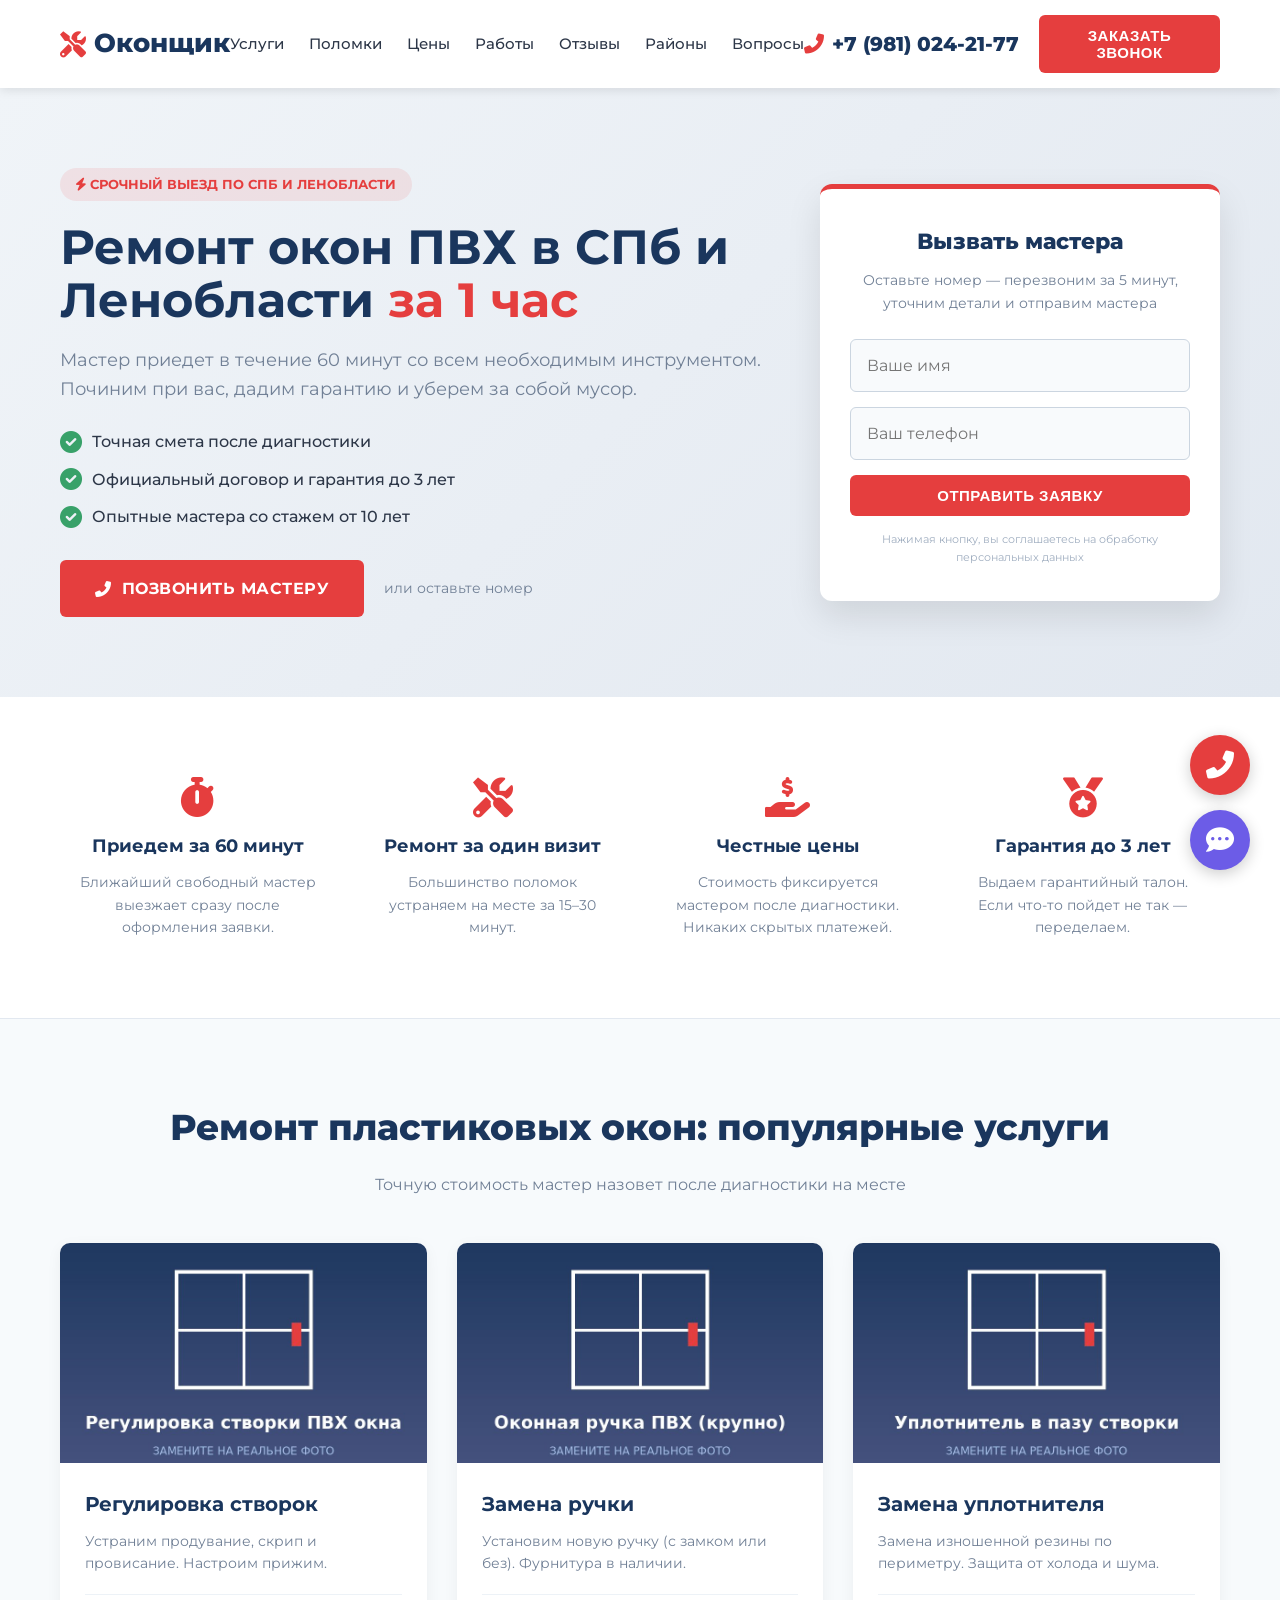
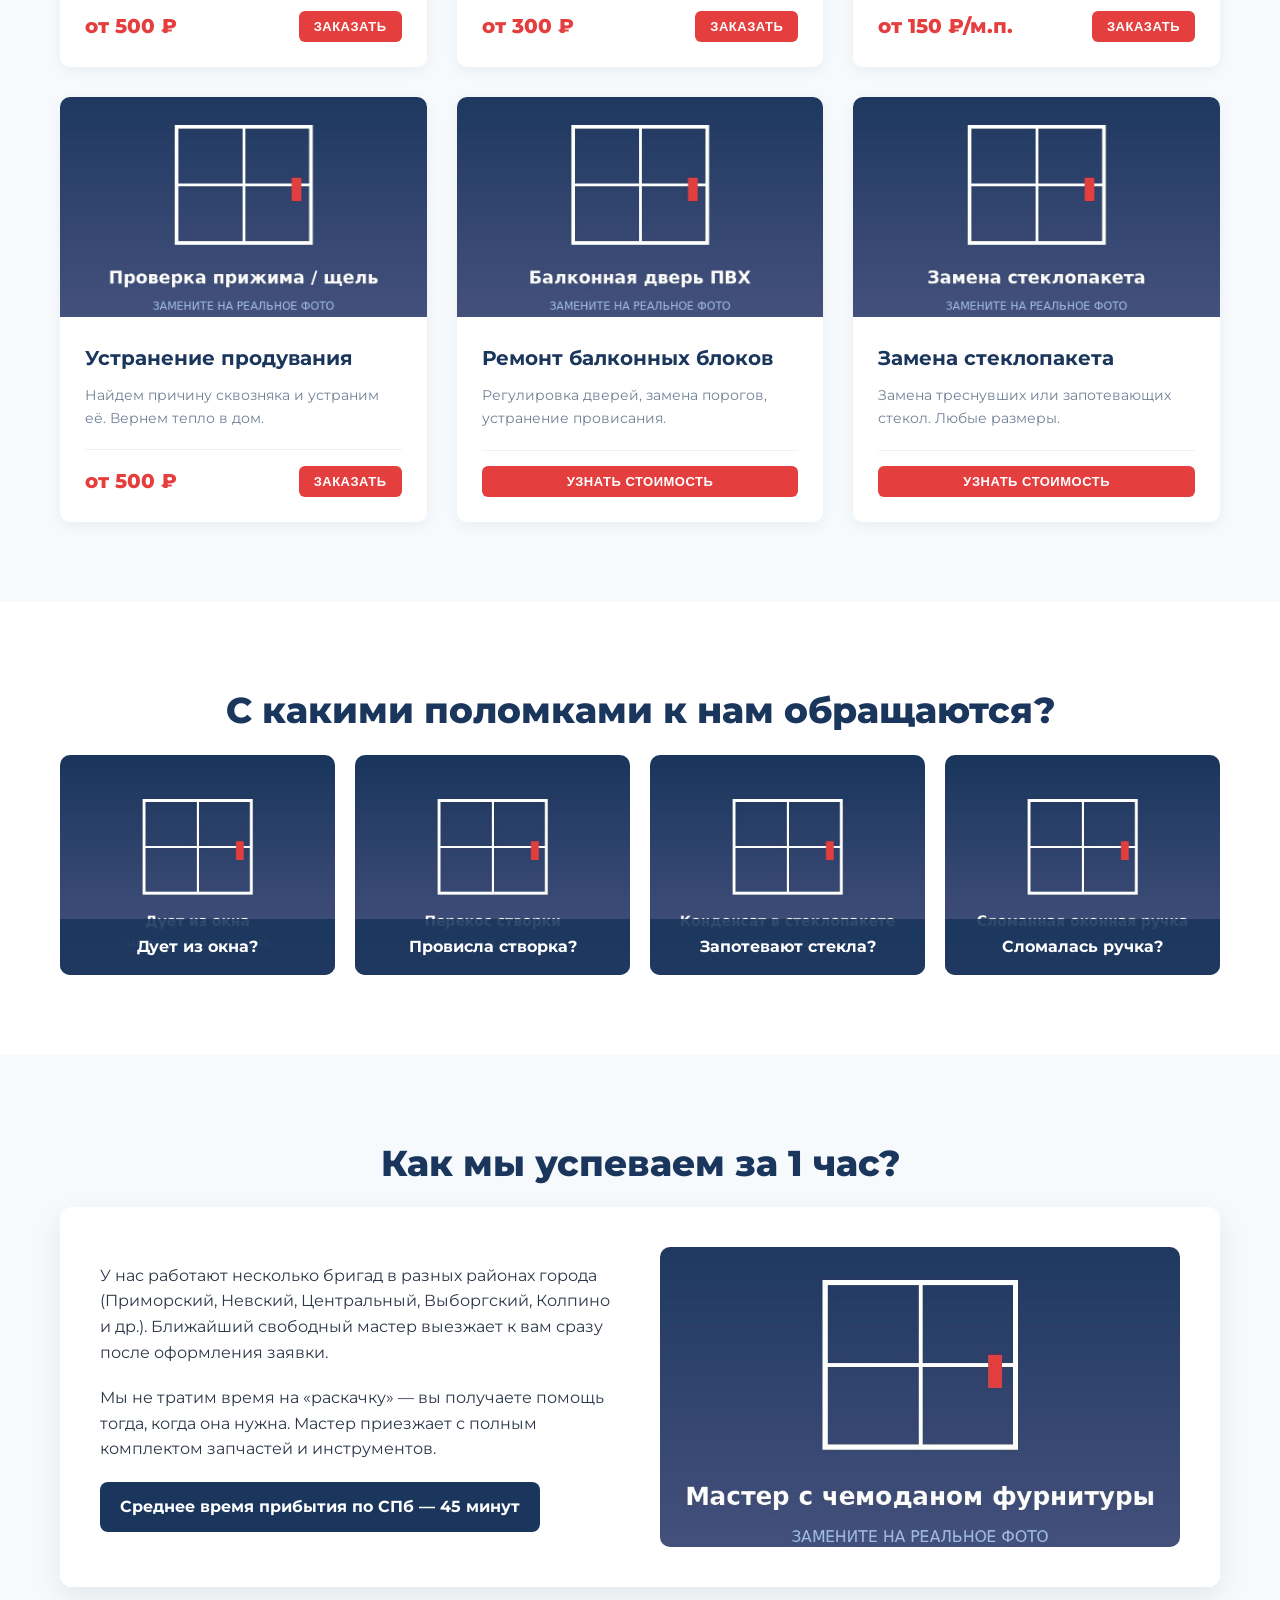
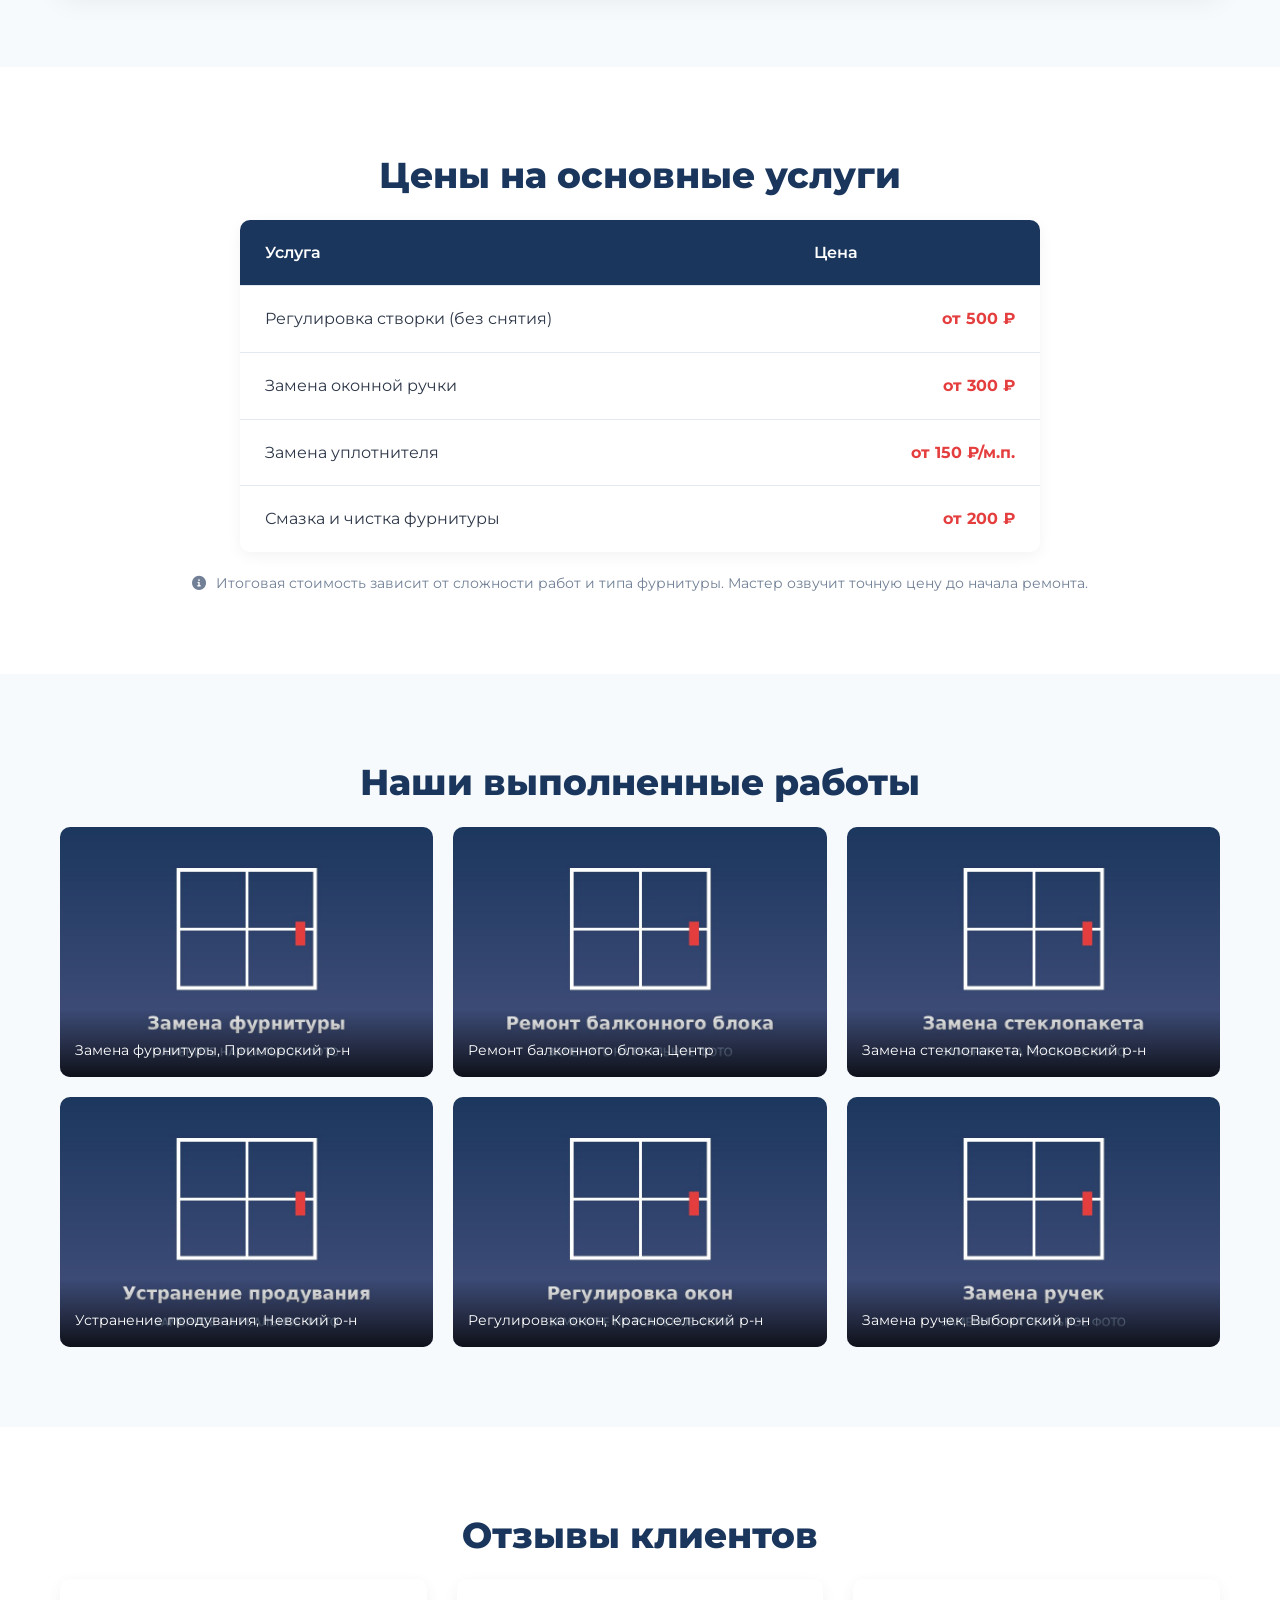
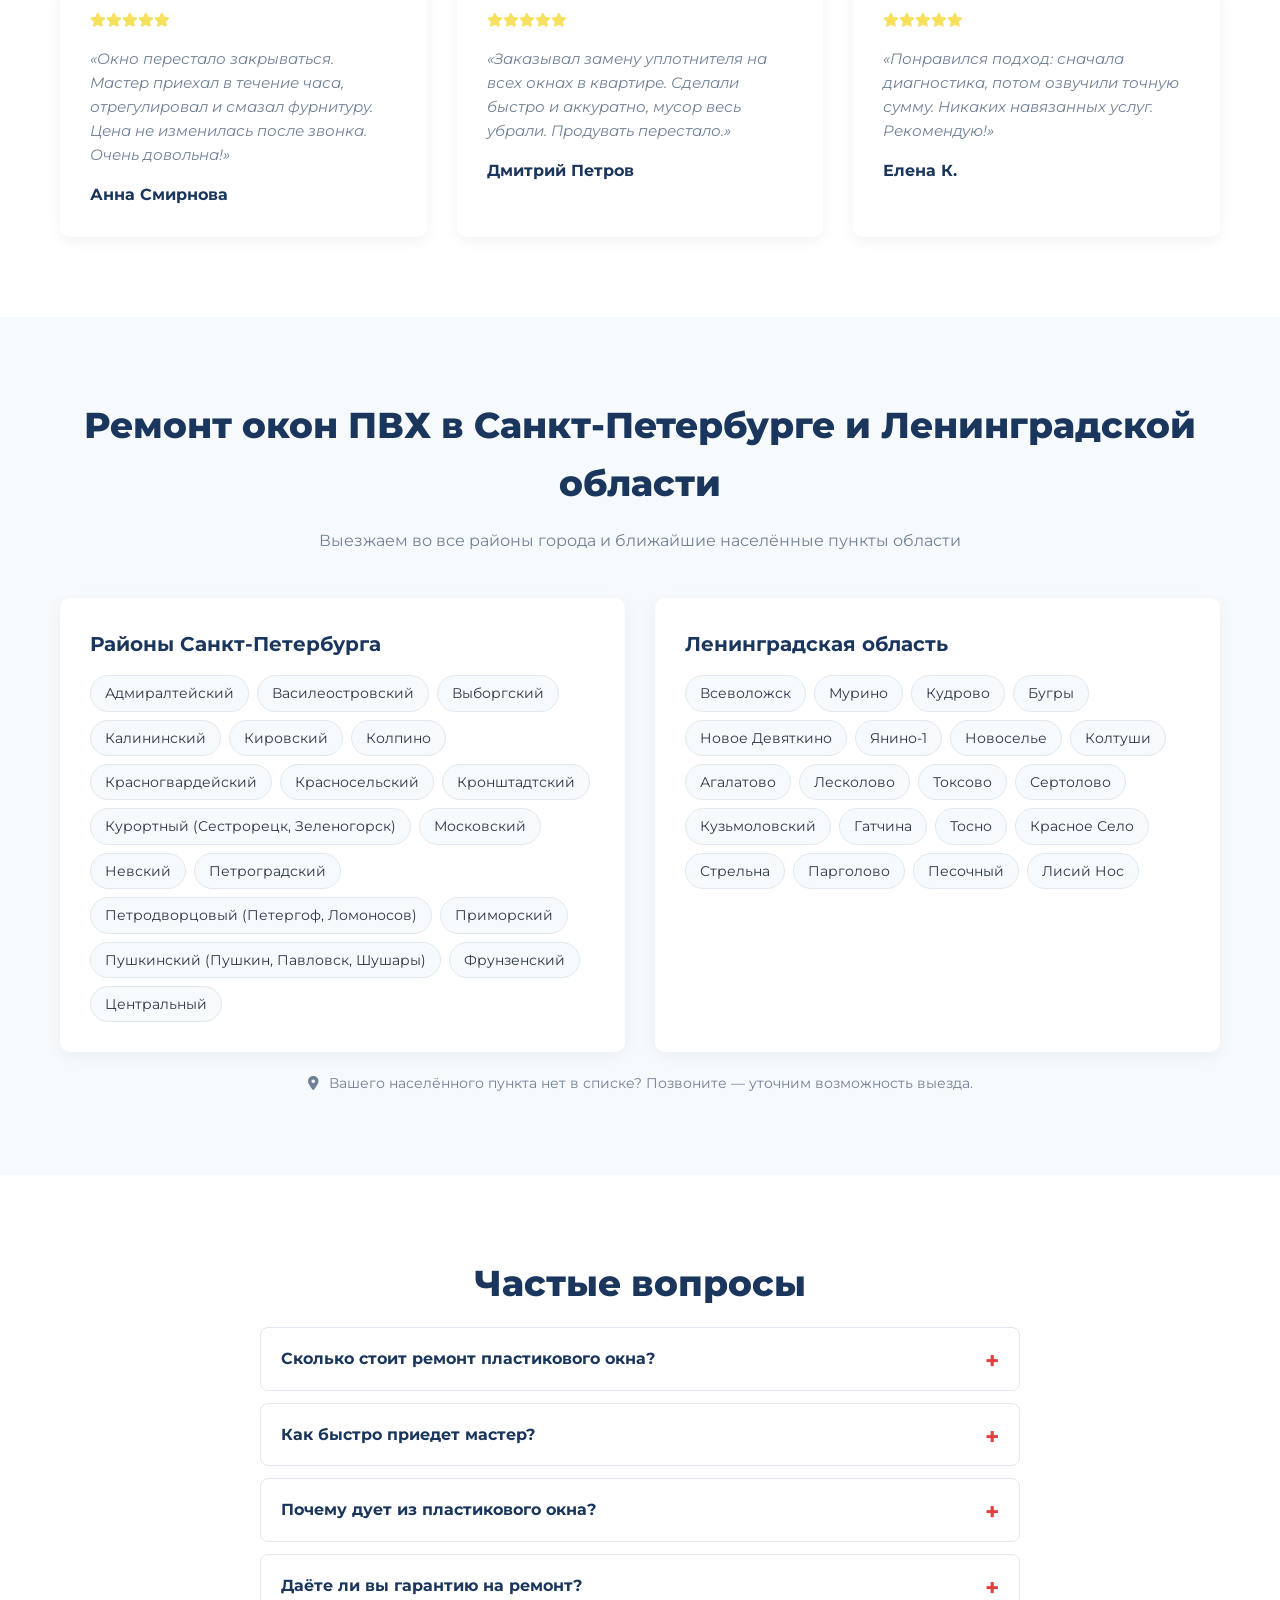
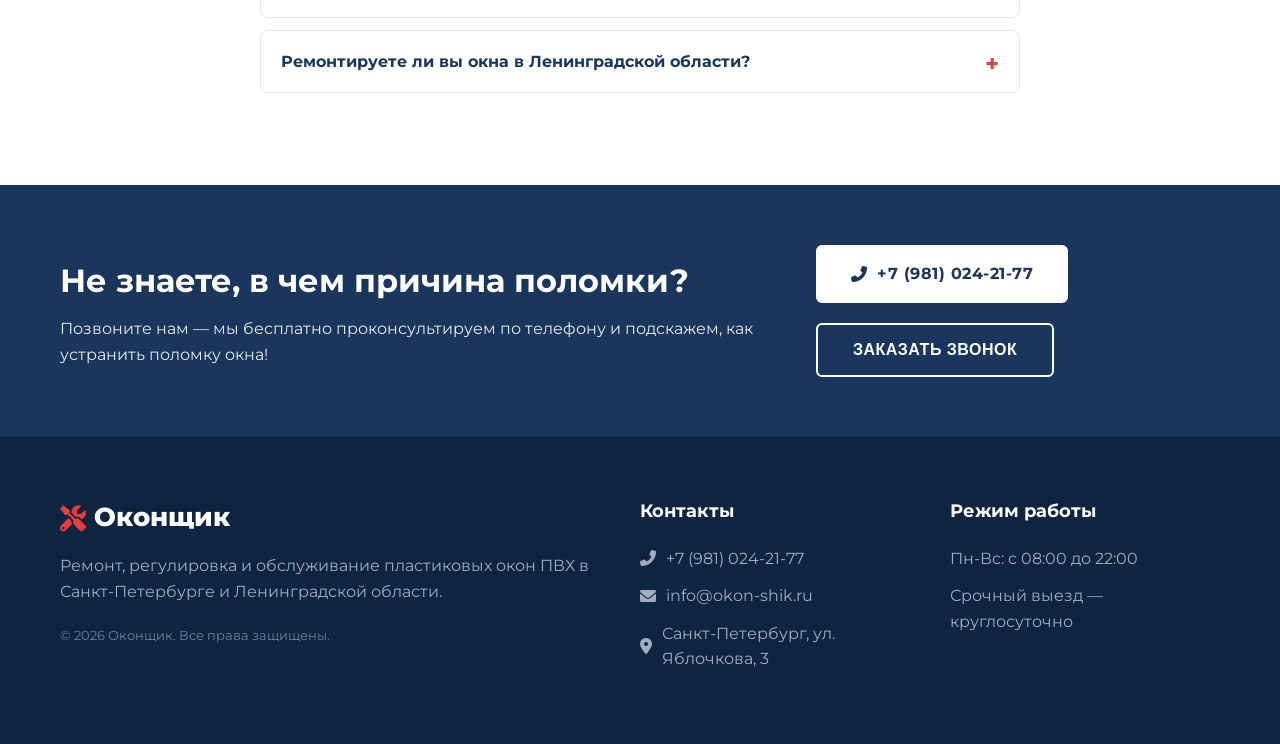
==== index.html @ f3175702 "Add files via upload" ====
<!DOCTYPE html>
<html lang="ru">
<head>
    <meta charset="UTF-8">
    <meta name="viewport" content="width=device-width, initial-scale=1.0">
    <title>Ремонт окон ПВХ в СПб и Ленобласти — выезд за 1 час | Оконщик</title>
    <meta name="description" content="Ремонт пластиковых окон ПВХ в Санкт-Петербурге и Ленинградской области: регулировка створок, замена ручек, уплотнителя и стеклопакетов. Выезд мастера за 1 час, гарантия до 3 лет. +7 (981) 024-21-77">
    <link rel="preconnect" href="https://fonts.googleapis.com">
    <link rel="preconnect" href="https://fonts.gstatic.com" crossorigin>
    <link href="https://fonts.googleapis.com/css2?family=Montserrat:wght@400;500;600;700;800&display=swap" rel="stylesheet">
    <link rel="stylesheet" href="https://cdnjs.cloudflare.com/ajax/libs/font-awesome/6.0.0/css/all.min.css">
    <link rel="stylesheet" href="css/style.css">
    <link rel="canonical" href="https://okon-shik.ru/">
    <meta name="robots" content="index, follow">
    <meta name="geo.region" content="RU-SPE">
    <meta name="geo.placename" content="Санкт-Петербург">
    <meta property="og:type" content="website">
    <meta property="og:locale" content="ru_RU">
    <meta property="og:title" content="Ремонт окон ПВХ в СПб и Ленобласти — выезд за 1 час">
    <meta property="og:description" content="Регулировка, замена ручек, уплотнителя, стеклопакетов. Гарантия до 3 лет. Работаем по СПб и Ленинградской области.">
    <meta property="og:url" content="https://okon-shik.ru/">
    <meta property="og:image" content="https://okon-shik.ru/img/fast-master.jpg">
    <link rel="icon" href="img/favicon.svg" type="image/svg+xml">
    <script type="application/ld+json">
    {
      "@context": "https://schema.org",
      "@type": "HomeAndConstructionBusiness",
      "name": "Оконщик",
      "description": "Ремонт и регулировка пластиковых окон ПВХ в Санкт-Петербурге и Ленинградской области",
      "url": "https://okon-shik.ru/",
      "telephone": "+7-981-024-21-77",
      "email": "info@okon-shik.ru",
      "image": "https://okon-shik.ru/img/fast-master.jpg",
      "priceRange": "от 150 ₽",
      "address": {"@type": "PostalAddress", "streetAddress": "ул. Яблочкова, 3", "addressLocality": "Санкт-Петербург", "addressCountry": "RU"},
      "openingHoursSpecification": {"@type": "OpeningHoursSpecification", "dayOfWeek": ["Monday","Tuesday","Wednesday","Thursday","Friday","Saturday","Sunday"], "opens": "08:00", "closes": "22:00"},
      "areaServed": [
        {"@type": "City", "name": "Санкт-Петербург"},
        {"@type": "AdministrativeArea", "name": "Ленинградская область"},
        {"@type": "City", "name": "Всеволожск"}, {"@type": "City", "name": "Мурино"},
        {"@type": "City", "name": "Кудрово"}, {"@type": "City", "name": "Гатчина"},
        {"@type": "City", "name": "Пушкин"}, {"@type": "City", "name": "Колпино"},
        {"@type": "City", "name": "Петергоф"}, {"@type": "City", "name": "Сестрорецк"}
      ]
    }
    </script>
    <script type="application/ld+json">
    {
      "@context": "https://schema.org",
      "@type": "FAQPage",
      "mainEntity": [
        {"@type": "Question", "name": "Сколько стоит ремонт пластикового окна?", "acceptedAnswer": {"@type": "Answer", "text": "Регулировка створки — от 500 ₽, замена ручки — от 300 ₽, замена уплотнителя — от 150 ₽ за метр погонный. Точную цену мастер называет после диагностики, до начала работ."}},
        {"@type": "Question", "name": "Как быстро приедет мастер?", "acceptedAnswer": {"@type": "Answer", "text": "В Санкт-Петербурге в среднем за 45–60 минут. В города и посёлки Ленинградской области — по согласованию, обычно 1,5–2 часа."}},
        {"@type": "Question", "name": "Почему дует из пластикового окна?", "acceptedAnswer": {"@type": "Answer", "text": "Чаще всего причина в ослабленном прижиме створки или изношенном уплотнителе. Это устраняется регулировкой фурнитуры или заменой резины."}},
        {"@type": "Question", "name": "Даёте ли вы гарантию на ремонт окон?", "acceptedAnswer": {"@type": "Answer", "text": "Да, выдаём гарантийный талон на работы сроком до 3 лет."}},
        {"@type": "Question", "name": "Ремонтируете ли вы окна в Ленинградской области?", "acceptedAnswer": {"@type": "Answer", "text": "Да, выезжаем в Мурино, Кудрово, Всеволожск, Гатчину, Пушкин, Колпино, Петергоф и другие ближайшие населённые пункты."}}
      ]
    }
    </script>
</head>
<body>

    <!-- Шапка сайта -->
    <header class="header">
        <div class="container header-inner">
            <a href="#" class="logo">
                <i class="fas fa-tools"></i> Оконщик
            </a>
            <nav class="nav" id="nav">
                <a href="#services">Услуги</a>
                <a href="#problems">Поломки</a>
                <a href="#prices">Цены</a>
                <a href="#portfolio">Работы</a>
                <a href="#reviews">Отзывы</a>
                <a href="#areas">Районы</a>
                <a href="#faq">Вопросы</a>
            </nav>
            <div class="header-contacts">
                <a href="tel:+79810242177" class="phone"><i class="fas fa-phone-alt"></i> +7 (981) 024-21-77</a>
                <button class="btn" onclick="openModal('Заказ звонка из шапки')">Заказать звонок</button>
            </div>
            <button class="burger" onclick="toggleMenu()"><i class="fas fa-bars"></i></button>
        </div>
    </header>

    <!-- Первый экран (Hero) -->
    <section class="hero">
        <div class="container hero-inner">
            <div class="hero-content">
                <div class="hero-badge"><i class="fas fa-bolt"></i> Срочный выезд по СПб и Ленобласти</div>
                <h1>Ремонт окон ПВХ в СПб и Ленобласти <span>за 1 час</span></h1>
                <p>Мастер приедет в течение 60 минут со всем необходимым инструментом. Починим при вас, дадим гарантию и уберем за собой мусор.</p>
                <ul class="hero-list">
                    <li><i class="fas fa-check-circle"></i> Точная смета после диагностики</li>
                    <li><i class="fas fa-check-circle"></i> Официальный договор и гарантия до 3 лет</li>
                    <li><i class="fas fa-check-circle"></i> Опытные мастера со стажем от 10 лет</li>
                </ul>
                <div class="hero-action">
                    <a href="tel:+79810242177" class="btn btn-large"><i class="fas fa-phone-alt"></i> Позвонить мастеру</a>
                    <span class="or-text">или оставьте номер</span>
                </div>
            </div>
            <div class="hero-form">
                <h3>Вызвать мастера</h3>
                <p>Оставьте номер — перезвоним за 5 минут, уточним детали и отправим мастера</p>
                <form onsubmit="submitForm(event, 'Заявка с главного экрана')">
                    <input type="text" name="name" placeholder="Ваше имя" required>
                    <input type="tel" name="phone" placeholder="Ваш телефон" required>
                    <button type="submit" class="btn btn-block">Отправить заявку</button>
                    <p class="privacy">Нажимая кнопку, вы соглашаетесь на обработку персональных данных</p>
                </form>
            </div>
        </div>
    </section>

    <!-- Преимущества -->
    <section class="advantages">
        <div class="container grid-4">
            <div class="adv-card">
                <i class="fas fa-stopwatch"></i>
                <h3>Приедем за 60 минут</h3>
                <p>Ближайший свободный мастер выезжает сразу после оформления заявки.</p>
            </div>
            <div class="adv-card">
                <i class="fas fa-tools"></i>
                <h3>Ремонт за один визит</h3>
                <p>Большинство поломок устраняем на месте за 15–30 минут.</p>
            </div>
            <div class="adv-card">
                <i class="fas fa-hand-holding-usd"></i>
                <h3>Честные цены</h3>
                <p>Стоимость фиксируется мастером после диагностики. Никаких скрытых платежей.</p>
            </div>
            <div class="adv-card">
                <i class="fas fa-medal"></i>
                <h3>Гарантия до 3 лет</h3>
                <p>Выдаем гарантийный талон. Если что-то пойдет не так — переделаем.</p>
            </div>
        </div>
    </section>

    <!-- Услуги -->
    <section id="services" class="section bg-light">
        <div class="container">
            <h2 class="section-title">Ремонт пластиковых окон: популярные услуги</h2>
            <p class="section-subtitle">Точную стоимость мастер назовет после диагностики на месте</p>
            <div class="grid-3">
                <div class="service-card">
                    <img src="img/service-regulirovka.jpg" alt="Регулировка пластикового окна ПВХ шестигранным ключом" width="600" height="400" loading="lazy">
                    <div class="service-content">
                        <h3>Регулировка створок</h3>
                        <p>Устраним продувание, скрип и провисание. Настроим прижим.</p>
                        <div class="price-row">
                            <div class="price">от 500 ₽</div>
                            <button class="btn btn-small" onclick="openModal('Заказ: Регулировка створок')">Заказать</button>
                        </div>
                    </div>
                </div>
                <div class="service-card">
                    <img src="img/service-ruchka.jpg" alt="Замена ручки на пластиковом окне" width="600" height="400" loading="lazy">
                    <div class="service-content">
                        <h3>Замена ручки</h3>
                        <p>Установим новую ручку (с замком или без). Фурнитура в наличии.</p>
                        <div class="price-row">
                            <div class="price">от 300 ₽</div>
                            <button class="btn btn-small" onclick="openModal('Заказ: Замена ручки')">Заказать</button>
                        </div>
                    </div>
                </div>
                <div class="service-card">
                    <img src="img/service-uplotnitel.jpg" alt="Замена резинового уплотнителя на окне ПВХ" width="600" height="400" loading="lazy">
                    <div class="service-content">
                        <h3>Замена уплотнителя</h3>
                        <p>Замена изношенной резины по периметру. Защита от холода и шума.</p>
                        <div class="price-row">
                            <div class="price">от 150 ₽/м.п.</div>
                            <button class="btn btn-small" onclick="openModal('Заказ: Замена уплотнителя')">Заказать</button>
                        </div>
                    </div>
                </div>
                <div class="service-card">
                    <img src="img/service-prodyvanie.jpg" alt="Устранение продувания пластикового окна" width="600" height="400" loading="lazy">
                    <div class="service-content">
                        <h3>Устранение продувания</h3>
                        <p>Найдем причину сквозняка и устраним её. Вернем тепло в дом.</p>
                        <div class="price-row">
                            <div class="price">от 500 ₽</div>
                            <button class="btn btn-small" onclick="openModal('Заказ: Устранение продувания')">Заказать</button>
                        </div>
                    </div>
                </div>
                <div class="service-card">
                    <img src="img/service-balkon.jpg" alt="Ремонт балконной двери ПВХ" width="600" height="400" loading="lazy">
                    <div class="service-content">
                        <h3>Ремонт балконных блоков</h3>
                        <p>Регулировка дверей, замена порогов, устранение провисания.</p>
                        <div class="price-row">
                            <button class="btn btn-small btn-block" onclick="openModal('Заказ: Ремонт балконных блоков')">Узнать стоимость</button>
                        </div>
                    </div>
                </div>
                <div class="service-card">
                    <img src="img/service-steklopaket.jpg" alt="Замена стеклопакета в пластиковом окне" width="600" height="400" loading="lazy">
                    <div class="service-content">
                        <h3>Замена стеклопакета</h3>
                        <p>Замена треснувших или запотевающих стекол. Любые размеры.</p>
                        <div class="price-row">
                            <button class="btn btn-small btn-block" onclick="openModal('Заказ: Замена стеклопакета')">Узнать стоимость</button>
                        </div>
                    </div>
                </div>
            </div>
        </div>
    </section>

    <!-- Поломки -->
    <section id="problems" class="section">
        <div class="container">
            <h2 class="section-title">С какими поломками к нам обращаются?</h2>
            <div class="problems-grid">
                <div class="problem-item">
                    <img src="img/problem-duet.jpg" alt="Дует из пластикового окна" width="600" height="400" loading="lazy">
                    <div class="problem-label">Дует из окна?</div>
                </div>
                <div class="problem-item">
                    <img src="img/problem-provisla.jpg" alt="Провисла створка пластикового окна" width="600" height="400" loading="lazy">
                    <div class="problem-label">Провисла створка?</div>
                </div>
                <div class="problem-item">
                    <img src="img/problem-zapotevaet.jpg" alt="Запотевает стеклопакет изнутри" width="600" height="400" loading="lazy">
                    <div class="problem-label">Запотевают стекла?</div>
                </div>
                <div class="problem-item">
                    <img src="img/problem-ruchka.jpg" alt="Сломалась ручка на окне ПВХ" width="600" height="400" loading="lazy">
                    <div class="problem-label">Сломалась ручка?</div>
                </div>
            </div>
        </div>
    </section>

    <!-- Как мы успеваем за 1 час -->
    <section class="section bg-light">
        <div class="container">
            <h2 class="section-title">Как мы успеваем за 1 час?</h2>
            <div class="fast-block">
                <div class="fast-text">
                    <p>У нас работают несколько бригад в разных районах города (Приморский, Невский, Центральный, Выборгский, Колпино и др.). Ближайший свободный мастер выезжает к вам сразу после оформления заявки.</p>
                    <p>Мы не тратим время на «раскачку» — вы получаете помощь тогда, когда она нужна. Мастер приезжает с полным комплектом запчастей и инструментов.</p>
                    <div class="fast-badge">Среднее время прибытия по СПб — 45 минут</div>
                </div>
                <div class="fast-image">
                    <img src="img/fast-master.jpg" alt="Мастер по ремонту окон ПВХ с инструментом" width="600" height="400" loading="lazy">
                </div>
            </div>
        </div>
    </section>

    <!-- Прайс-лист -->
    <section id="prices" class="section">
        <div class="container">
            <h2 class="section-title">Цены на основные услуги</h2>
            <div class="table-wrapper">
                <table class="price-table">
                    <thead>
                        <tr><th>Услуга</th><th>Цена</th></tr>
                    </thead>
                    <tbody>
                        <tr><td>Регулировка створки (без снятия)</td><td>от 500 ₽</td></tr>
                        <tr><td>Замена оконной ручки</td><td>от 300 ₽</td></tr>
                        <tr><td>Замена уплотнителя</td><td>от 150 ₽/м.п.</td></tr>
                        <tr><td>Смазка и чистка фурнитуры</td><td>от 200 ₽</td></tr>
                    </tbody>
                </table>
            </div>
            <div class="price-note">
                <i class="fas fa-info-circle"></i> Итоговая стоимость зависит от сложности работ и типа фурнитуры. Мастер озвучит точную цену до начала ремонта.
            </div>
        </div>
    </section>

    <!-- Наши работы (Портфолио) -->
    <section id="portfolio" class="section bg-light">
        <div class="container">
            <h2 class="section-title">Наши выполненные работы</h2>
            <div class="gallery-grid">
                <div class="gallery-item">
                    <img src="img/work-1-furnitura.jpg" alt="Замена фурнитуры на окне ПВХ, Приморский район СПб" width="600" height="400" loading="lazy">
                    <div class="gallery-label">Замена фурнитуры, Приморский р-н</div>
                </div>
                <div class="gallery-item">
                    <img src="img/work-2-balkon.jpg" alt="Ремонт балконного блока ПВХ, Центральный район СПб" width="600" height="400" loading="lazy">
                    <div class="gallery-label">Ремонт балконного блока, Центр</div>
                </div>
                <div class="gallery-item">
                    <img src="img/work-3-steklopaket.jpg" alt="Замена стеклопакета, Московский район СПб" width="600" height="400" loading="lazy">
                    <div class="gallery-label">Замена стеклопакета, Московский р-н</div>
                </div>
                <div class="gallery-item">
                    <img src="img/work-4-prodyvanie.jpg" alt="Устранение продувания окна ПВХ, Невский район СПб" width="600" height="400" loading="lazy">
                    <div class="gallery-label">Устранение продувания, Невский р-н</div>
                </div>
                <div class="gallery-item">
                    <img src="img/work-5-regulirovka.jpg" alt="Регулировка окон ПВХ, Красносельский район СПб" width="600" height="400" loading="lazy">
                    <div class="gallery-label">Регулировка окон, Красносельский р-н</div>
                </div>
                <div class="gallery-item">
                    <img src="img/work-6-ruchki.jpg" alt="Замена ручек на пластиковых окнах, Выборгский район СПб" width="600" height="400" loading="lazy">
                    <div class="gallery-label">Замена ручек, Выборгский р-н</div>
                </div>
            </div>
        </div>
    </section>

    <!-- Отзывы -->
    <section id="reviews" class="section">
        <div class="container">
            <h2 class="section-title">Отзывы клиентов</h2>
            <div class="grid-3">
                <div class="review-card">
                    <div class="stars"><i class="fas fa-star"></i><i class="fas fa-star"></i><i class="fas fa-star"></i><i class="fas fa-star"></i><i class="fas fa-star"></i></div>
                    <p>«Окно перестало закрываться. Мастер приехал в течение часа, отрегулировал и смазал фурнитуру. Цена не изменилась после звонка. Очень довольна!»</p>
                    <strong>Анна Смирнова</strong>
                </div>
                <div class="review-card">
                    <div class="stars"><i class="fas fa-star"></i><i class="fas fa-star"></i><i class="fas fa-star"></i><i class="fas fa-star"></i><i class="fas fa-star"></i></div>
                    <p>«Заказывал замену уплотнителя на всех окнах в квартире. Сделали быстро и аккуратно, мусор весь убрали. Продувать перестало.»</p>
                    <strong>Дмитрий Петров</strong>
                </div>
                <div class="review-card">
                    <div class="stars"><i class="fas fa-star"></i><i class="fas fa-star"></i><i class="fas fa-star"></i><i class="fas fa-star"></i><i class="fas fa-star"></i></div>
                    <p>«Понравился подход: сначала диагностика, потом озвучили точную сумму. Никаких навязанных услуг. Рекомендую!»</p>
                    <strong>Елена К.</strong>
                </div>
            </div>
        </div>
    </section>

    <!-- Районы обслуживания -->
    <section id="areas" class="section bg-light">
        <div class="container">
            <h2 class="section-title">Ремонт окон ПВХ в Санкт-Петербурге и Ленинградской области</h2>
            <p class="section-subtitle">Выезжаем во все районы города и ближайшие населённые пункты области</p>
            <div class="areas-grid">
                <div class="area-col">
                    <h3>Районы Санкт-Петербурга</h3>
                    <ul>
                        <li>Адмиралтейский</li><li>Василеостровский</li><li>Выборгский</li><li>Калининский</li>
                        <li>Кировский</li><li>Колпино</li><li>Красногвардейский</li><li>Красносельский</li>
                        <li>Кронштадтский</li><li>Курортный (Сестрорецк, Зеленогорск)</li><li>Московский</li>
                        <li>Невский</li><li>Петроградский</li><li>Петродворцовый (Петергоф, Ломоносов)</li>
                        <li>Приморский</li><li>Пушкинский (Пушкин, Павловск, Шушары)</li><li>Фрунзенский</li><li>Центральный</li>
                    </ul>
                </div>
                <div class="area-col">
                    <h3>Ленинградская область</h3>
                    <ul>
                        <li>Всеволожск</li><li>Мурино</li><li>Кудрово</li><li>Бугры</li>
                        <li>Новое Девяткино</li><li>Янино-1</li><li>Новоселье</li><li>Колтуши</li>
                        <li>Агалатово</li><li>Лесколово</li><li>Токсово</li><li>Сертолово</li>
                        <li>Кузьмоловский</li><li>Гатчина</li><li>Тосно</li><li>Красное Село</li>
                        <li>Стрельна</li><li>Парголово</li><li>Песочный</li><li>Лисий Нос</li>
                    </ul>
                </div>
            </div>
            <p class="price-note"><i class="fas fa-map-marker-alt"></i> Вашего населённого пункта нет в списке? Позвоните — уточним возможность выезда.</p>
        </div>
    </section>

    <!-- Частые вопросы -->
    <section id="faq" class="section">
        <div class="container faq-wrap">
            <h2 class="section-title">Частые вопросы</h2>
            <details class="faq-item"><summary>Сколько стоит ремонт пластикового окна?</summary>
                <p>Регулировка створки — от 500 ₽, замена ручки — от 300 ₽, замена уплотнителя — от 150 ₽ за метр погонный. Точную цену мастер называет после диагностики, до начала работ.</p></details>
            <details class="faq-item"><summary>Как быстро приедет мастер?</summary>
                <p>В Санкт-Петербурге в среднем за 45–60 минут. В города и посёлки Ленинградской области — по согласованию, обычно 1,5–2 часа.</p></details>
            <details class="faq-item"><summary>Почему дует из пластикового окна?</summary>
                <p>Чаще всего причина в ослабленном прижиме створки или изношенном уплотнителе. Это устраняется регулировкой фурнитуры или заменой резины.</p></details>
            <details class="faq-item"><summary>Даёте ли вы гарантию на ремонт?</summary>
                <p>Да, выдаём гарантийный талон на работы сроком до 3 лет.</p></details>
            <details class="faq-item"><summary>Ремонтируете ли вы окна в Ленинградской области?</summary>
                <p>Да, выезжаем в Мурино, Кудрово, Всеволожск, Гатчину, Пушкин, Колпино, Петергоф и другие ближайшие населённые пункты.</p></details>
        </div>
    </section>

    <!-- Финальный призыв -->
    <section class="cta-section">
        <div class="container cta-inner">
            <div class="cta-text">
                <h2>Не знаете, в чем причина поломки?</h2>
                <p>Позвоните нам — мы бесплатно проконсультируем по телефону и подскажем, как устранить поломку окна!</p>
            </div>
            <div class="cta-actions">
                <a href="tel:+79810242177" class="btn btn-large btn-white"><i class="fas fa-phone-alt"></i> +7 (981) 024-21-77</a>
                <button class="btn btn-large btn-outline-white" onclick="openModal('Финальный блок')">Заказать звонок</button>
            </div>
        </div>
    </section>

    <!-- Подвал -->
    <footer class="footer">
        <div class="container footer-grid">
            <div class="footer-col">
                <a href="#" class="logo footer-logo"><i class="fas fa-tools"></i> Оконщик</a>
                <p>Ремонт, регулировка и обслуживание пластиковых окон ПВХ в Санкт-Петербурге и Ленинградской области.</p>
                <p class="copyright-text">&copy; 2026 Оконщик. Все права защищены.</p>
            </div>
            <div class="footer-col">
                <h4>Контакты</h4>
                <p><i class="fas fa-phone-alt"></i> <a href="tel:+79810242177">+7 (981) 024-21-77</a></p>
                <p><i class="fas fa-envelope"></i> <a href="mailto:info@okon-shik.ru">info@okon-shik.ru</a></p>
                <p><i class="fas fa-map-marker-alt"></i> Санкт-Петербург, ул. Яблочкова, 3</p>
            </div>
            <div class="footer-col">
                <h4>Режим работы</h4>
                <p>Пн-Вс: с 08:00 до 22:00</p>
                <p>Срочный выезд — круглосуточно</p>
            </div>
        </div>
    </footer>

    <!-- Модальное окно -->
    <div class="modal" id="modal">
        <div class="modal-content">
            <button class="close" onclick="closeModal()">&times;</button>
            <h3>Заказать звонок</h3>
            <p id="modal-subtitle">Оставьте номер, и мы перезвоним в течение 5 минут.</p>
            <form onsubmit="submitForm(event, 'Модальное окно')">
                <input type="hidden" name="source" id="modal-source" value="Модальное окно">
                <input type="text" name="name" placeholder="Ваше имя" required>
                <input type="tel" name="phone" placeholder="Ваш телефон" required>
                <button type="submit" class="btn btn-block">Жду звонка</button>
                <p class="privacy">Нажимая кнопку, вы соглашаетесь на обработку персональных данных</p>
            </form>
        </div>
    </div>

    <!-- Плавающие кнопки -->
    <div class="float-group">
        <a href="tel:+79810242177" class="float-btn float-phone" aria-label="Позвонить">
            <i class="fas fa-phone-alt"></i>
        </a>
        <a href="https://max.ru/u/79810242177" target="_blank" class="float-btn float-max" aria-label="Написать в Max">
            <i class="fas fa-comment-dots"></i>
        </a>
    </div>

    <script src="js/script.js"></script>
</body>
</html>
---- css/style.css ----
:root {
    --primary: #1A365D;
    --accent: #E53E3E;
    --accent-hover: #C53030;
    --bg-light: #F7FAFC;
    --text-dark: #2D3748;
    --text-light: #718096;
    --white: #FFFFFF;
}

* { margin: 0; padding: 0; box-sizing: border-box; }
html { scroll-behavior: smooth; }
body { font-family: 'Montserrat', sans-serif; color: var(--text-dark); line-height: 1.6; }
a { text-decoration: none; color: inherit; }
.container { max-width: 1200px; margin: 0 auto; padding: 0 20px; }

/* Кнопки */
.btn {
    background: var(--accent); color: var(--white); border: none; padding: 12px 25px;
    border-radius: 6px; font-weight: 700; font-size: 15px; cursor: pointer;
    transition: 0.3s; text-transform: uppercase; letter-spacing: 0.5px; text-align: center;
}
.btn:hover { background: var(--accent-hover); transform: translateY(-2px); box-shadow: 0 4px 12px rgba(229, 62, 62, 0.3); }
.btn-block { width: 100%; }
.btn-large { padding: 16px 35px; font-size: 16px; display: inline-flex; align-items: center; justify-content: center; gap: 10px; }
.btn-small { padding: 8px 15px; font-size: 13px; }
.btn-white { background: var(--white); color: var(--primary); }
.btn-white:hover { background: #E2E8F0; color: var(--primary); }
.btn-outline-white { background: transparent; border: 2px solid var(--white); color: var(--white); }
.btn-outline-white:hover { background: var(--white); color: var(--primary); }

/* Шапка */
.header { background: var(--white); box-shadow: 0 2px 10px rgba(0,0,0,0.1); position: sticky; top: 0; z-index: 1000; padding: 15px 0; }
.header-inner { display: flex; justify-content: space-between; align-items: center; }
.logo { font-size: 26px; font-weight: 800; color: var(--primary); display: flex; align-items: center; gap: 8px; }
.logo i { color: var(--accent); }
.nav { display: flex; gap: 25px; }
.nav a { font-weight: 500; transition: 0.3s; font-size: 15px; }
.nav a:hover { color: var(--accent); }
.header-contacts { display: flex; align-items: center; gap: 20px; }
.phone { font-weight: 800; font-size: 20px; color: var(--primary); display: flex; align-items: center; gap: 8px; white-space: nowrap; }
.phone i { color: var(--accent); }
.burger { display: none; background: none; border: none; font-size: 26px; color: var(--primary); cursor: pointer; }

/* Первый экран */
.hero { padding: 80px 0; background: linear-gradient(135deg, #f0f4f8 0%, #e2e8f0 100%); }
.hero-inner { display: grid; grid-template-columns: 1.2fr 400px; gap: 50px; align-items: center; }
.hero-badge { display: inline-block; background: rgba(229, 62, 62, 0.1); color: var(--accent); padding: 6px 16px; border-radius: 20px; font-weight: 700; font-size: 13px; margin-bottom: 20px; text-transform: uppercase;}
.hero h1 { font-size: 48px; line-height: 1.1; color: var(--primary); margin-bottom: 20px; }
.hero h1 span { color: var(--accent); }
.hero p { font-size: 18px; color: var(--text-light); margin-bottom: 25px; }
.hero-list { list-style: none; margin-bottom: 30px; }
.hero-list li { margin-bottom: 12px; font-weight: 500; display: flex; align-items: center; gap: 10px; font-size: 16px; }
.hero-list i { color: #38A169; font-size: 22px; }
.hero-action { display: flex; align-items: center; gap: 20px; flex-wrap: wrap; }
.or-text { color: var(--text-light); font-size: 14px; }

/* Форма в Hero */
.hero-form { background: var(--white); padding: 35px 30px; border-radius: 12px; box-shadow: 0 15px 35px rgba(0,0,0,0.1); border-top: 5px solid var(--accent); }
.hero-form h3 { font-size: 22px; color: var(--primary); margin-bottom: 10px; text-align: center; font-weight: 800;}
.hero-form p { font-size: 14px; text-align: center; margin-bottom: 25px; }
.hero-form input { width: 100%; padding: 16px; margin-bottom: 15px; border: 1px solid #CBD5E0; border-radius: 6px; font-family: inherit; font-size: 16px; background: #F8FAFC; }
.hero-form input:focus { outline: none; border-color: var(--accent); background: var(--white); }

/* Преимущества */
.advantages { padding: 60px 0; background: var(--white); border-bottom: 1px solid #E2E8F0;}
.grid-4 { display: grid; grid-template-columns: repeat(4, 1fr); gap: 20px; }
.adv-card { text-align: center; padding: 20px 15px; border-radius: 8px; transition: 0.3s; }
.adv-card:hover { background: var(--bg-light); transform: translateY(-5px); }
.adv-card i { font-size: 40px; color: var(--accent); margin-bottom: 15px; }
.adv-card h3 { font-size: 18px; margin-bottom: 10px; color: var(--primary); }
.adv-card p { font-size: 14px; color: var(--text-light); }

/* Секции */
.section { padding: 80px 0; }
.bg-light { background: var(--bg-light); }
.section-title { text-align: center; font-size: 36px; color: var(--primary); margin-bottom: 15px; font-weight: 800; }
.section-subtitle { text-align: center; color: var(--text-light); margin-bottom: 45px; font-size: 16px;}
.grid-3 { display: grid; grid-template-columns: repeat(3, 1fr); gap: 30px; }

/* Услуги */
.service-card { background: var(--white); border-radius: 10px; box-shadow: 0 4px 15px rgba(0,0,0,0.05); overflow: hidden; display: flex; flex-direction: column; transition: 0.3s;}
.service-card:hover { transform: translateY(-5px); box-shadow: 0 10px 25px rgba(0,0,0,0.1); }
.service-card img { width: 100%; height: 220px; object-fit: cover; }
.service-content { padding: 25px; display: flex; flex-direction: column; flex-grow: 1; }
.service-card h3 { font-size: 20px; margin-bottom: 10px; color: var(--primary); font-weight: 700;}
.service-card p { font-size: 14px; color: var(--text-light); margin-bottom: 20px; flex-grow: 1; }
.price-row { display: flex; justify-content: space-between; align-items: center; margin-top: auto; border-top: 1px solid #EDF2F7; padding-top: 15px;}
.price-row .price { font-size: 20px; font-weight: 800; color: var(--accent); }

/* Проблемы */
.problems-grid { display: grid; grid-template-columns: repeat(4, 1fr); gap: 20px; }
.problem-item { position: relative; border-radius: 10px; overflow: hidden; height: 220px; }
.problem-item img { width: 100%; height: 100%; object-fit: cover; transition: 0.3s; }
.problem-item:hover img { transform: scale(1.05); }
.problem-label { position: absolute; bottom: 0; left: 0; width: 100%; background: rgba(26, 54, 93, 0.9); color: var(--white); text-align: center; padding: 15px; font-weight: 700; font-size: 16px; }

/* Блок быстрого выезда */
.fast-block { display: flex; gap: 40px; align-items: center; background: var(--white); padding: 40px; border-radius: 12px; box-shadow: 0 10px 30px rgba(0,0,0,0.08); }
.fast-text { flex: 1; }
.fast-text p { font-size: 16px; margin-bottom: 20px; color: var(--text-dark); }
.fast-badge { display: inline-block; background: var(--primary); color: var(--white); padding: 12px 20px; border-radius: 8px; font-weight: 700; font-size: 16px; }
.fast-image { flex: 1; border-radius: 10px; overflow: hidden; }
.fast-image img { width: 100%; height: 300px; object-fit: cover; display: block; }

/* Таблица цен */
.table-wrapper { background: var(--white); border-radius: 10px; box-shadow: 0 4px 15px rgba(0,0,0,0.05); overflow-x: auto; max-width: 800px; margin: 0 auto; }
.price-table { width: 100%; border-collapse: collapse; }
.price-table th, .price-table td { padding: 20px 25px; text-align: left; border-bottom: 1px solid #E2E8F0; font-size: 16px;}
.price-table th { background: var(--primary); color: var(--white); font-weight: 600; }
.price-table tr:last-child td { border-bottom: none; }
.price-table tr:hover { background: #EDF2F7; }
.price-table td:last-child { font-weight: 700; color: var(--accent); text-align: right;}
.price-note { margin-top: 20px; font-size: 14px; color: var(--text-light); display: flex; align-items: center; justify-content: center; gap: 10px; text-align: center;}

/* Портфолио */
.gallery-grid { display: grid; grid-template-columns: repeat(3, 1fr); gap: 20px; }
.gallery-item { position: relative; border-radius: 10px; overflow: hidden; height: 250px; }
.gallery-item img { width: 100%; height: 100%; object-fit: cover; }
.gallery-label { position: absolute; bottom: 0; left: 0; width: 100%; background: linear-gradient(transparent, rgba(0,0,0,0.8)); color: var(--white); padding: 30px 15px 15px; font-size: 14px; }

/* Отзывы */
.review-card { background: var(--white); padding: 30px; border-radius: 10px; box-shadow: 0 4px 15px rgba(0,0,0,0.05); }
.stars { color: #F6E05E; margin-bottom: 15px; font-size: 14px; }
.review-card p { font-size: 15px; color: var(--text-light); font-style: italic; margin-bottom: 15px; }
.review-card strong { color: var(--primary); }

/* CTA Section */
.cta-section { background: var(--primary); padding: 60px 0; color: var(--white); }
.cta-inner { display: flex; justify-content: space-between; align-items: center; gap: 40px; }
.cta-text h2 { font-size: 32px; margin-bottom: 10px; }
.cta-text p { font-size: 16px; opacity: 0.9; }
.cta-actions { display: flex; gap: 20px; flex-wrap: wrap; }

/* Подвал */
.footer { background: #0F2440; color: #A0AEC0; padding: 60px 0 30px; }
.footer-grid { display: grid; grid-template-columns: 2fr 1fr 1fr; gap: 40px; margin-bottom: 30px; }
.footer-logo { color: var(--white); margin-bottom: 15px; display: inline-flex; }
.footer-logo i { color: var(--accent); }
.footer-col h4 { color: var(--white); margin-bottom: 20px; font-size: 18px; }
.footer-col p { margin-bottom: 12px; display: flex; align-items: center; gap: 10px; }
.footer-col a:hover { color: var(--white); }
.copyright-text { margin-top: 20px; font-size: 13px; color: #718096; }

/* Модалка */
.modal { display: none; position: fixed; top: 0; left: 0; width: 100%; height: 100%; background: rgba(0,0,0,0.6); z-index: 2000; align-items: center; justify-content: center; }
.modal-content { background: var(--white); padding: 40px; border-radius: 10px; max-width: 400px; width: 90%; position: relative; text-align: center; }
.close { position: absolute; top: 15px; right: 20px; font-size: 30px; cursor: pointer; color: var(--text-light); border: none; background: none; line-height: 1; }
.modal-content h3 { font-size: 24px; margin-bottom: 10px; color: var(--primary); }
.modal-content p { font-size: 14px; color: var(--text-light); margin-bottom: 20px; }
.modal-content input { width: 100%; padding: 15px; margin-bottom: 15px; border: 1px solid #CBD5E0; border-radius: 6px; font-size: 16px; }
.privacy { font-size: 11px !important; color: #A0AEC0 !important; margin-top: 15px; margin-bottom: 0 !important; }

/* Плавающие кнопки */
.float-group { position: fixed; bottom: 30px; right: 30px; display: flex; flex-direction: column; gap: 15px; z-index: 999; }
.float-btn { width: 60px; height: 60px; border-radius: 50%; display: flex; align-items: center; justify-content: center; font-size: 28px; color: var(--white); box-shadow: 0 4px 15px rgba(0,0,0,0.2); transition: 0.3s; }
.float-btn:hover { transform: scale(1.1); }
.float-phone { background: var(--accent); animation: pulse 2s infinite; }
.float-max { background: #6C5CE7; }

@keyframes pulse {
    0% { box-shadow: 0 0 0 0 rgba(229, 62, 62, 0.6); }
    70% { box-shadow: 0 0 0 20px rgba(229, 62, 62, 0); }
    100% { box-shadow: 0 0 0 0 rgba(229, 62, 62, 0); }
}

/* Адаптив */
@media (max-width: 1024px) {
    .hero-inner { grid-template-columns: 1fr; text-align: center; gap: 40px; }
    .hero-list { display: inline-block; text-align: left; }
    .hero-action { justify-content: center; }
    .grid-3, .grid-4, .problems-grid, .gallery-grid, .fast-block { grid-template-columns: 1fr 1fr; display: grid;}
    .cta-inner { flex-direction: column; text-align: center; }
    .nav { display: none; }
    .burger { display: block; }
    .header-contacts .btn { display: none; }
    .footer-grid { grid-template-columns: 1fr 1fr; }
}
@media (max-width: 768px) {
    .grid-3, .grid-4, .problems-grid, .gallery-grid, .fast-block { grid-template-columns: 1fr; }
    .hero h1 { font-size: 34px; }
    .phone { font-size: 16px; }
    .header-contacts { display: none; }
    .hero-form { padding: 25px 20px; }
    .footer-grid { grid-template-columns: 1fr; }
    .cta-actions { justify-content: center; }
}
/* Районы обслуживания */
.areas-grid { display: grid; grid-template-columns: 1fr 1fr; gap: 30px; }
.area-col { background: var(--white); border-radius: 10px; padding: 30px; box-shadow: 0 4px 15px rgba(0,0,0,0.05); }
.area-col h3 { color: var(--primary); font-size: 20px; margin-bottom: 15px; }
.area-col ul { list-style: none; display: flex; flex-wrap: wrap; gap: 8px; }
.area-col li { background: var(--bg-light); border: 1px solid #E2E8F0; padding: 6px 14px; border-radius: 20px; font-size: 14px; }

/* FAQ */
.faq-wrap { max-width: 800px; }
.faq-item { background: var(--white); border: 1px solid #E2E8F0; border-radius: 8px; margin-bottom: 12px; padding: 0 20px; }
.faq-item summary { cursor: pointer; font-weight: 700; color: var(--primary); padding: 18px 0; list-style: none; position: relative; padding-right: 30px; }
.faq-item summary::-webkit-details-marker { display: none; }
.faq-item summary::after { content: "+"; position: absolute; right: 0; top: 14px; font-size: 24px; color: var(--accent); }
.faq-item[open] summary::after { content: "–"; }
.faq-item p { padding-bottom: 18px; color: var(--text-light); font-size: 15px; }

@media (max-width: 768px) { .areas-grid { grid-template-columns: 1fr; } }
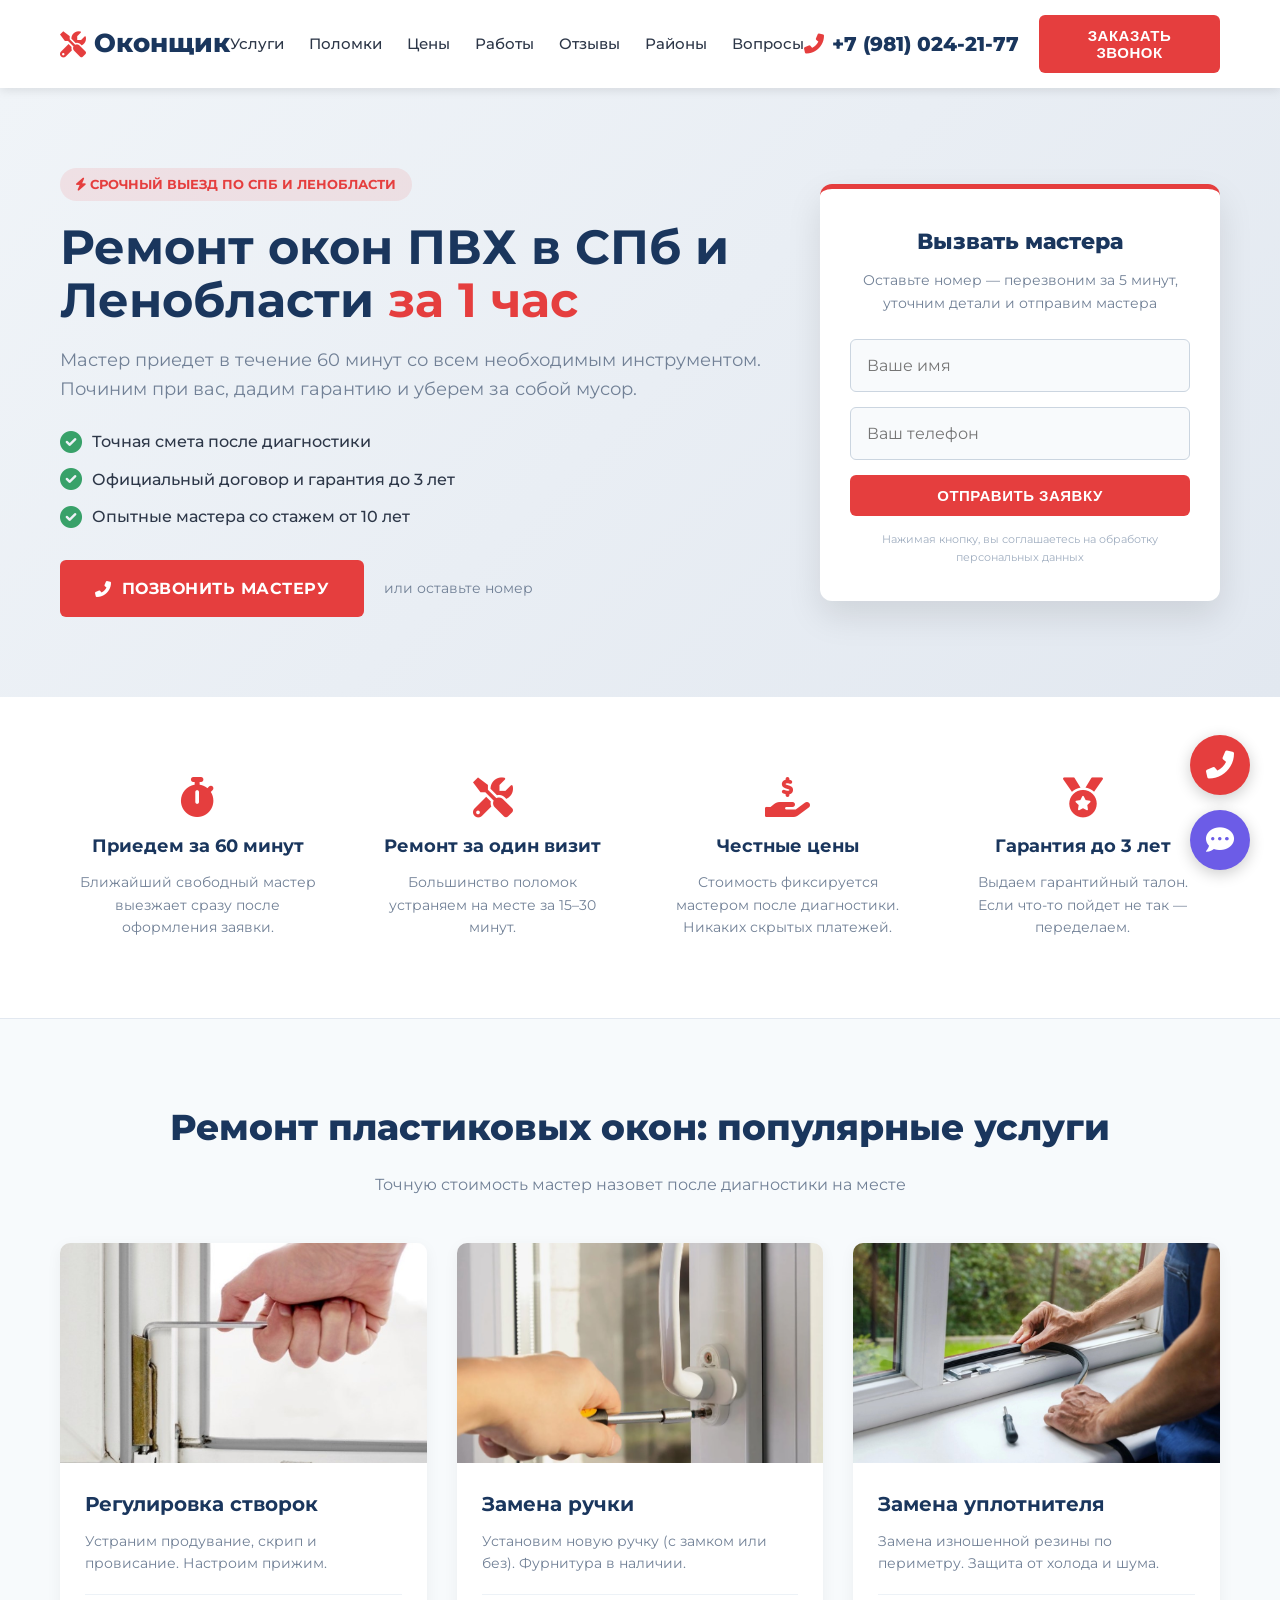
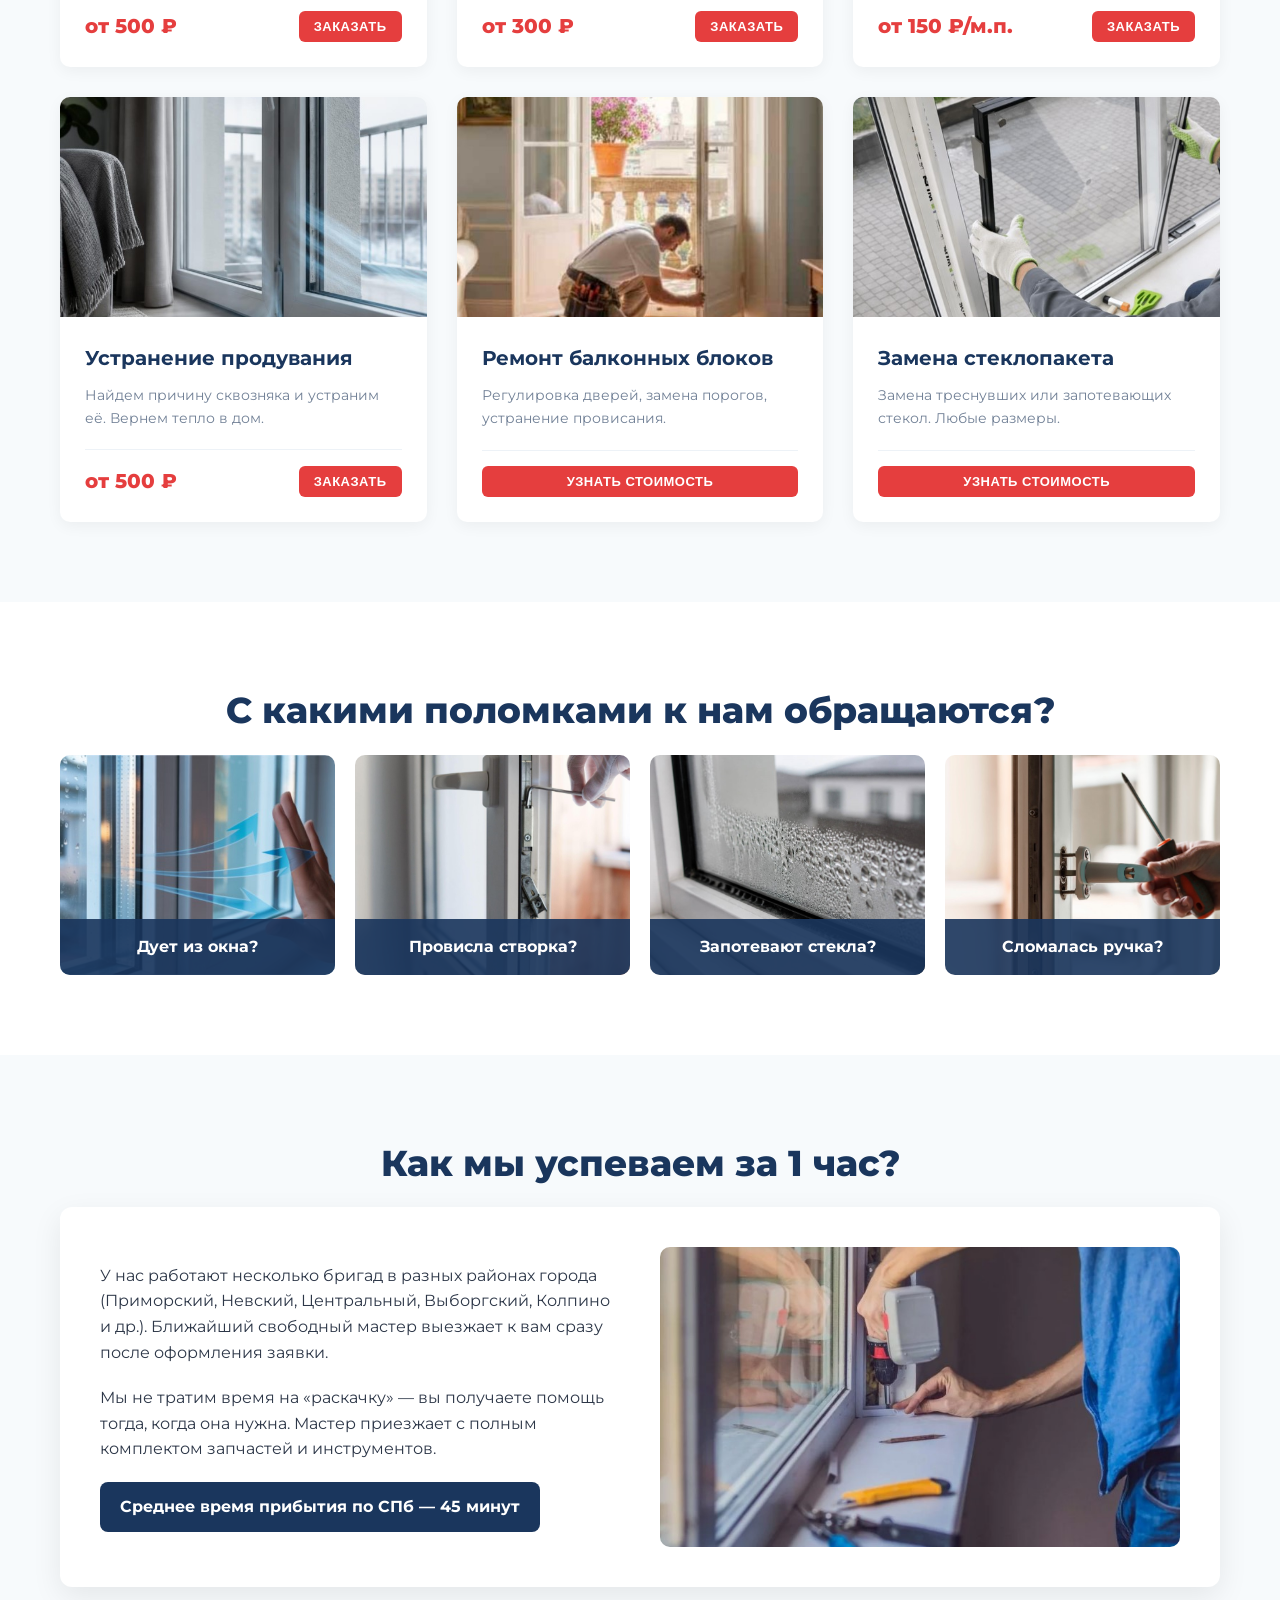
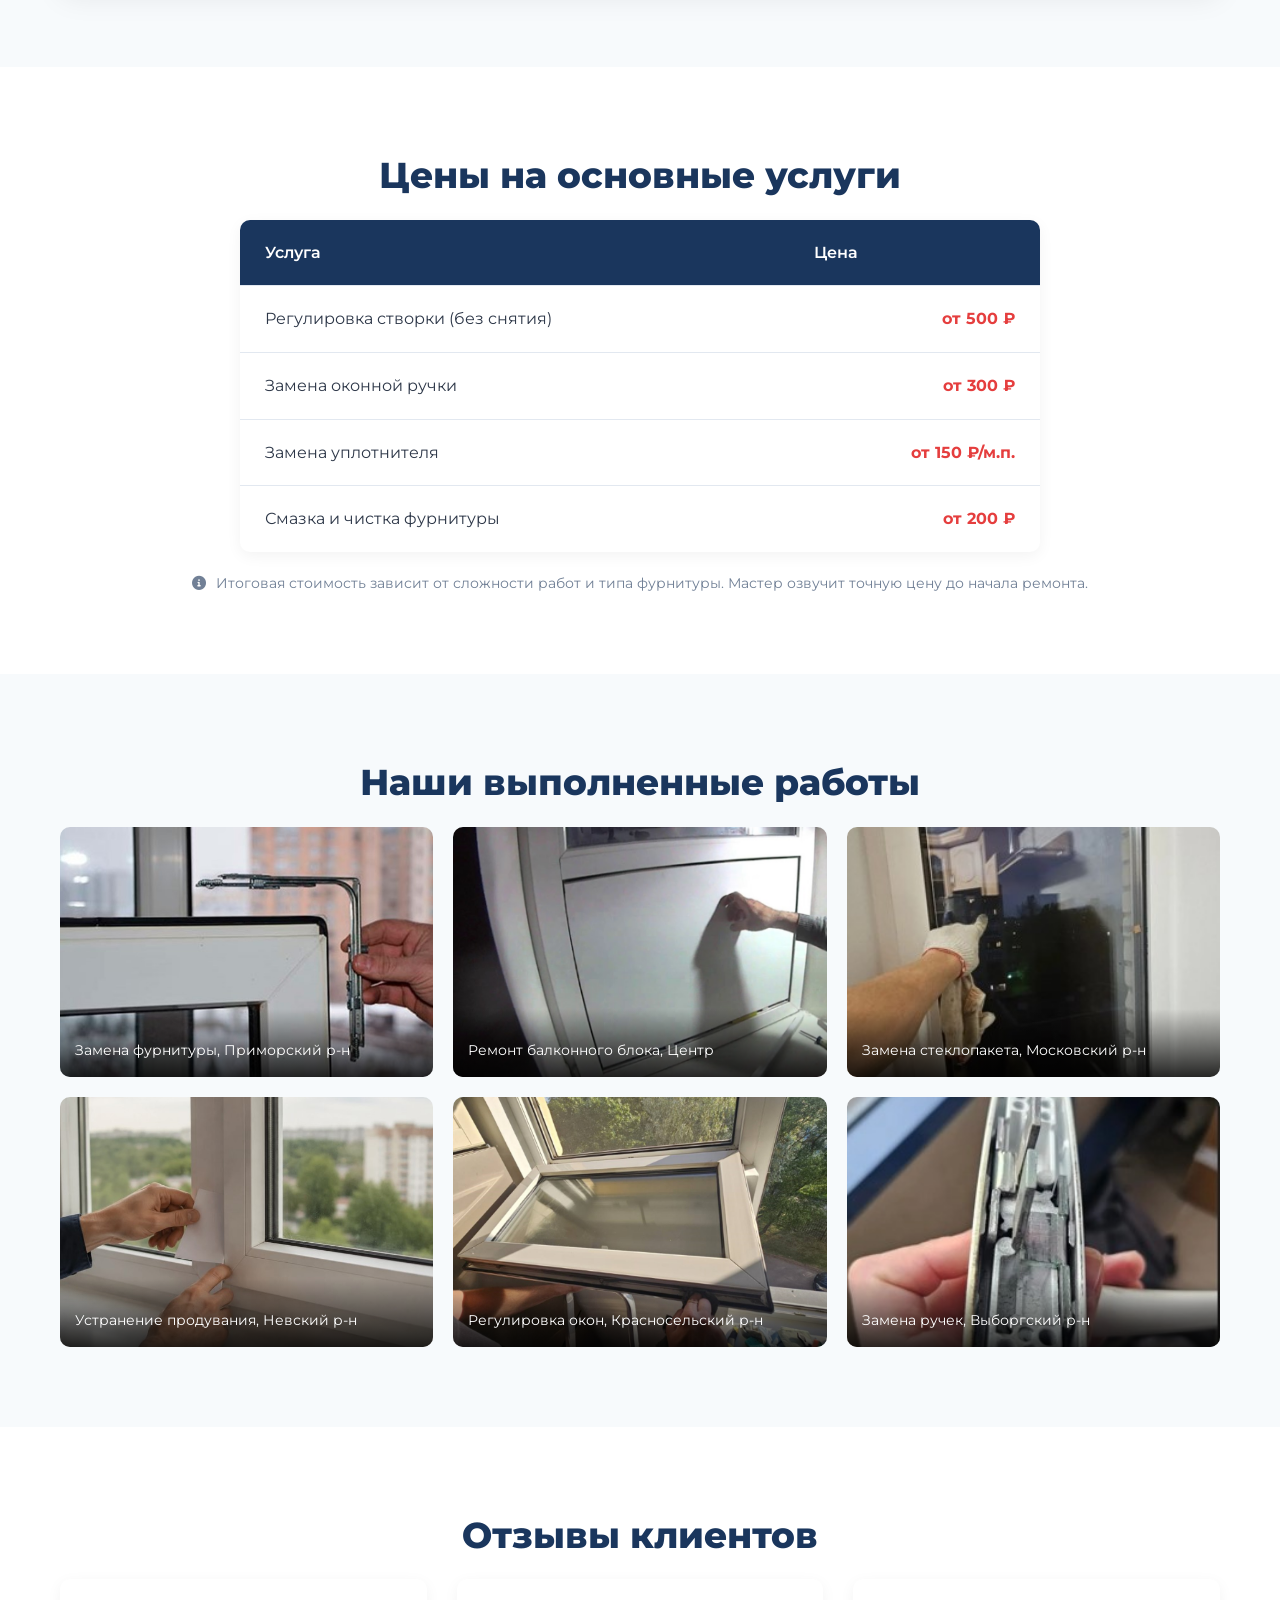
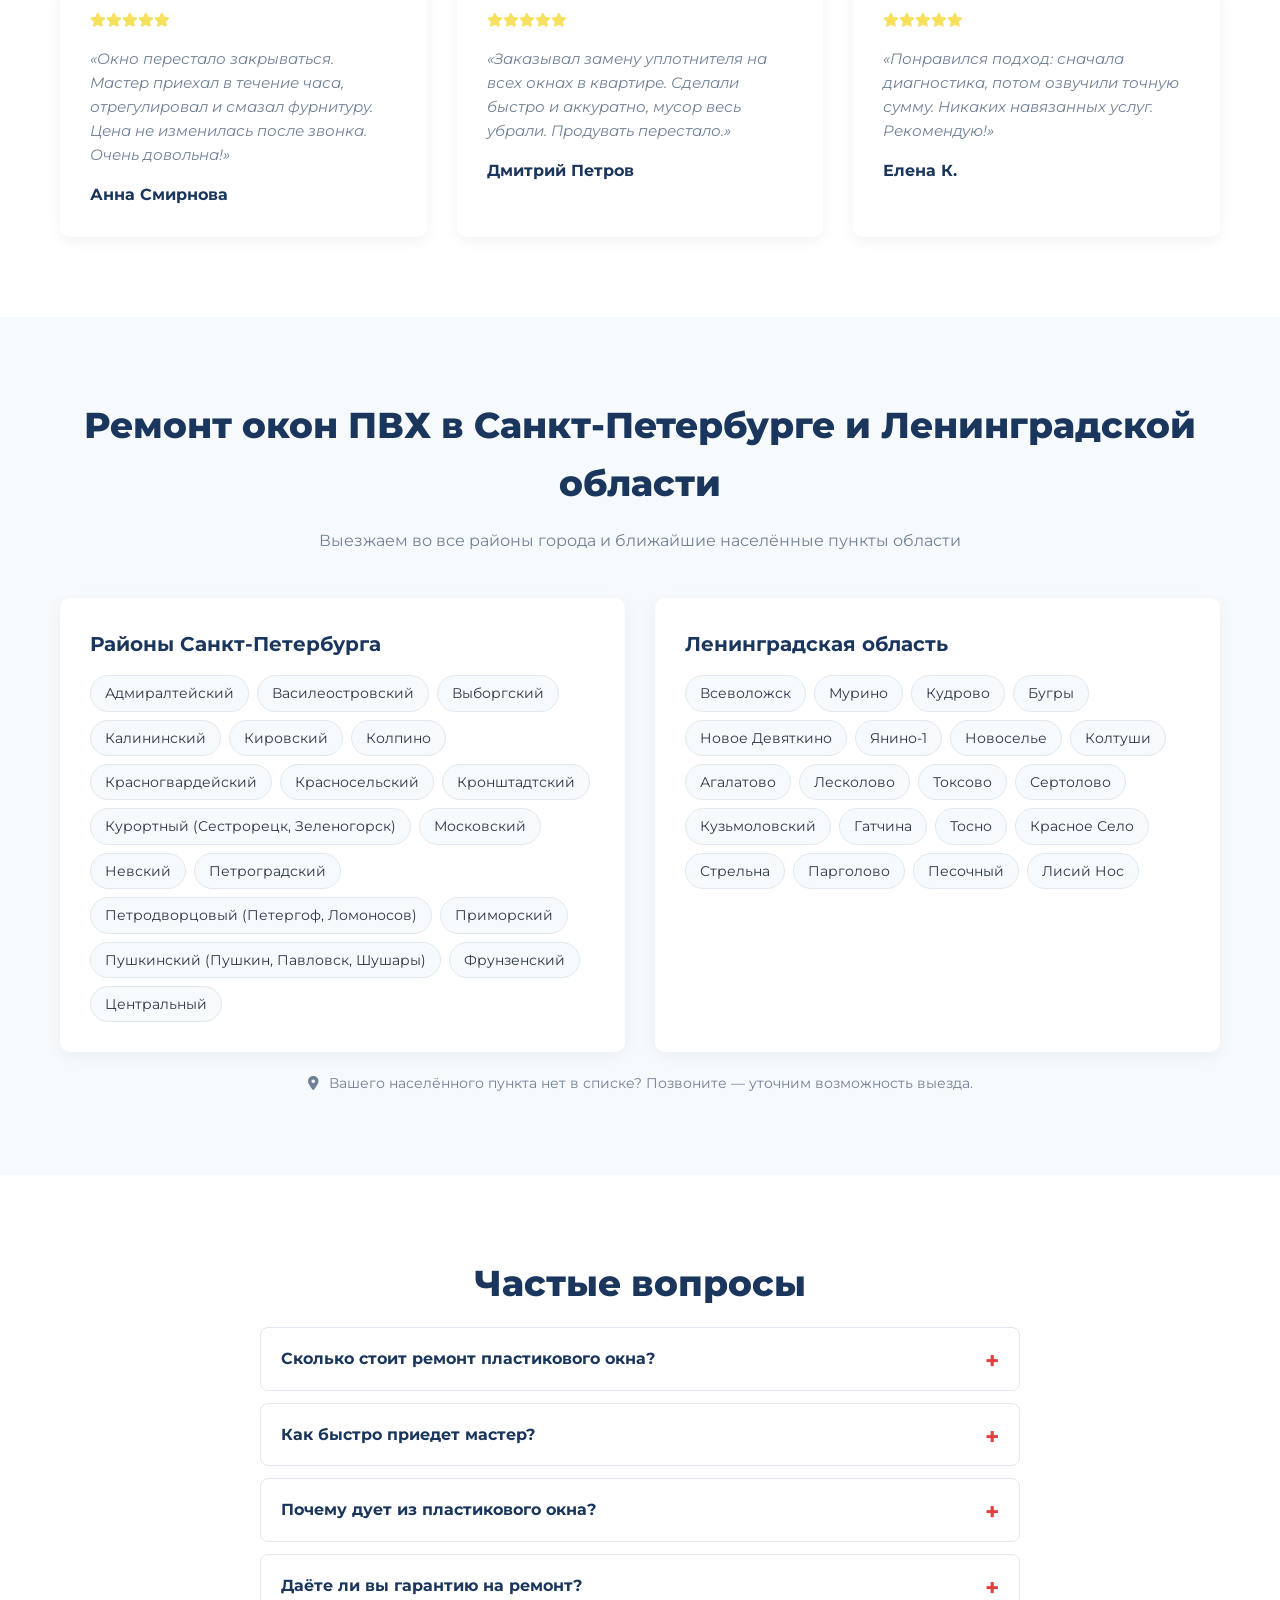
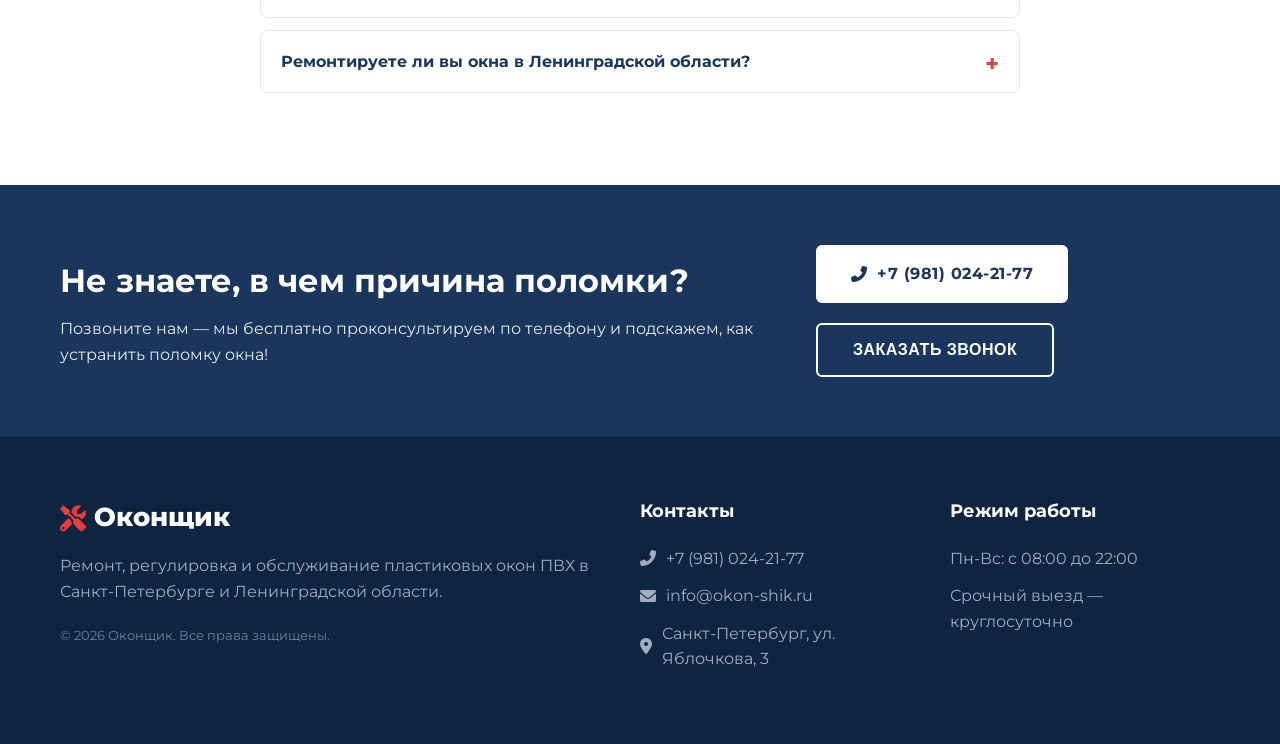
==== commit 493d7f28: "Update index.html" ====
--- a/index.html
+++ b/index.html
@@ -5,6 +5,19 @@
     <meta name="viewport" content="width=device-width, initial-scale=1.0">
     <title>Ремонт окон ПВХ в СПб и Ленобласти — выезд за 1 час | Оконщик</title>
     <meta name="description" content="Ремонт пластиковых окон ПВХ в Санкт-Петербурге и Ленинградской области: регулировка створок, замена ручек, уплотнителя и стеклопакетов. Выезд мастера за 1 час, гарантия до 3 лет. +7 (981) 024-21-77">
+    <!-- Yandex.Metrika counter -->
+<script type="text/javascript">
+    (function(m,e,t,r,i,k,a){
+        m[i]=m[i]||function(){(m[i].a=m[i].a||[]).push(arguments)};
+        m[i].l=1*new Date();
+        for (var j = 0; j < document.scripts.length; j++) {if (document.scripts[j].src === r) { return; }}
+        k=e.createElement(t),a=e.getElementsByTagName(t)[0],k.async=1,k.src=r,a.parentNode.insertBefore(k,a)
+    })(window, document,'script','https://mc.yandex.ru/metrika/tag.js?id=113667568', 'ym');
+
+    ym(113667568, 'init', {ssr:true, webvisor:true, clickmap:true, ecommerce:"dataLayer", referrer: document.referrer, url: location.href, accurateTrackBounce:true, trackLinks:true});
+</script>
+<noscript><div><img src="https://mc.yandex.ru/watch/113667568" style="position:absolute; left:-9999px;" alt="" /></div></noscript>
+<!-- /Yandex.Metrika counter -->
     <link rel="preconnect" href="https://fonts.googleapis.com">
     <link rel="preconnect" href="https://fonts.gstatic.com" crossorigin>
     <link href="https://fonts.googleapis.com/css2?family=Montserrat:wght@400;500;600;700;800&display=swap" rel="stylesheet">
@@ -440,11 +453,11 @@
         <a href="tel:+79810242177" class="float-btn float-phone" aria-label="Позвонить">
             <i class="fas fa-phone-alt"></i>
         </a>
-        <a href="https://max.ru/u/79810242177" target="_blank" class="float-btn float-max" aria-label="Написать в Max">
+        <a href="https://max.ru/u/https://max.ru/u/f9LHodD0cOIAvFnlvw8S_4e_SCQhKntwbsnoKoAxQvULRqr2FAV5nRA6O84" target="_blank" class="float-btn float-max" aria-label="Написать в Max">
             <i class="fas fa-comment-dots"></i>
         </a>
     </div>
 
     <script src="js/script.js"></script>
 </body>
-</html>+</html>
